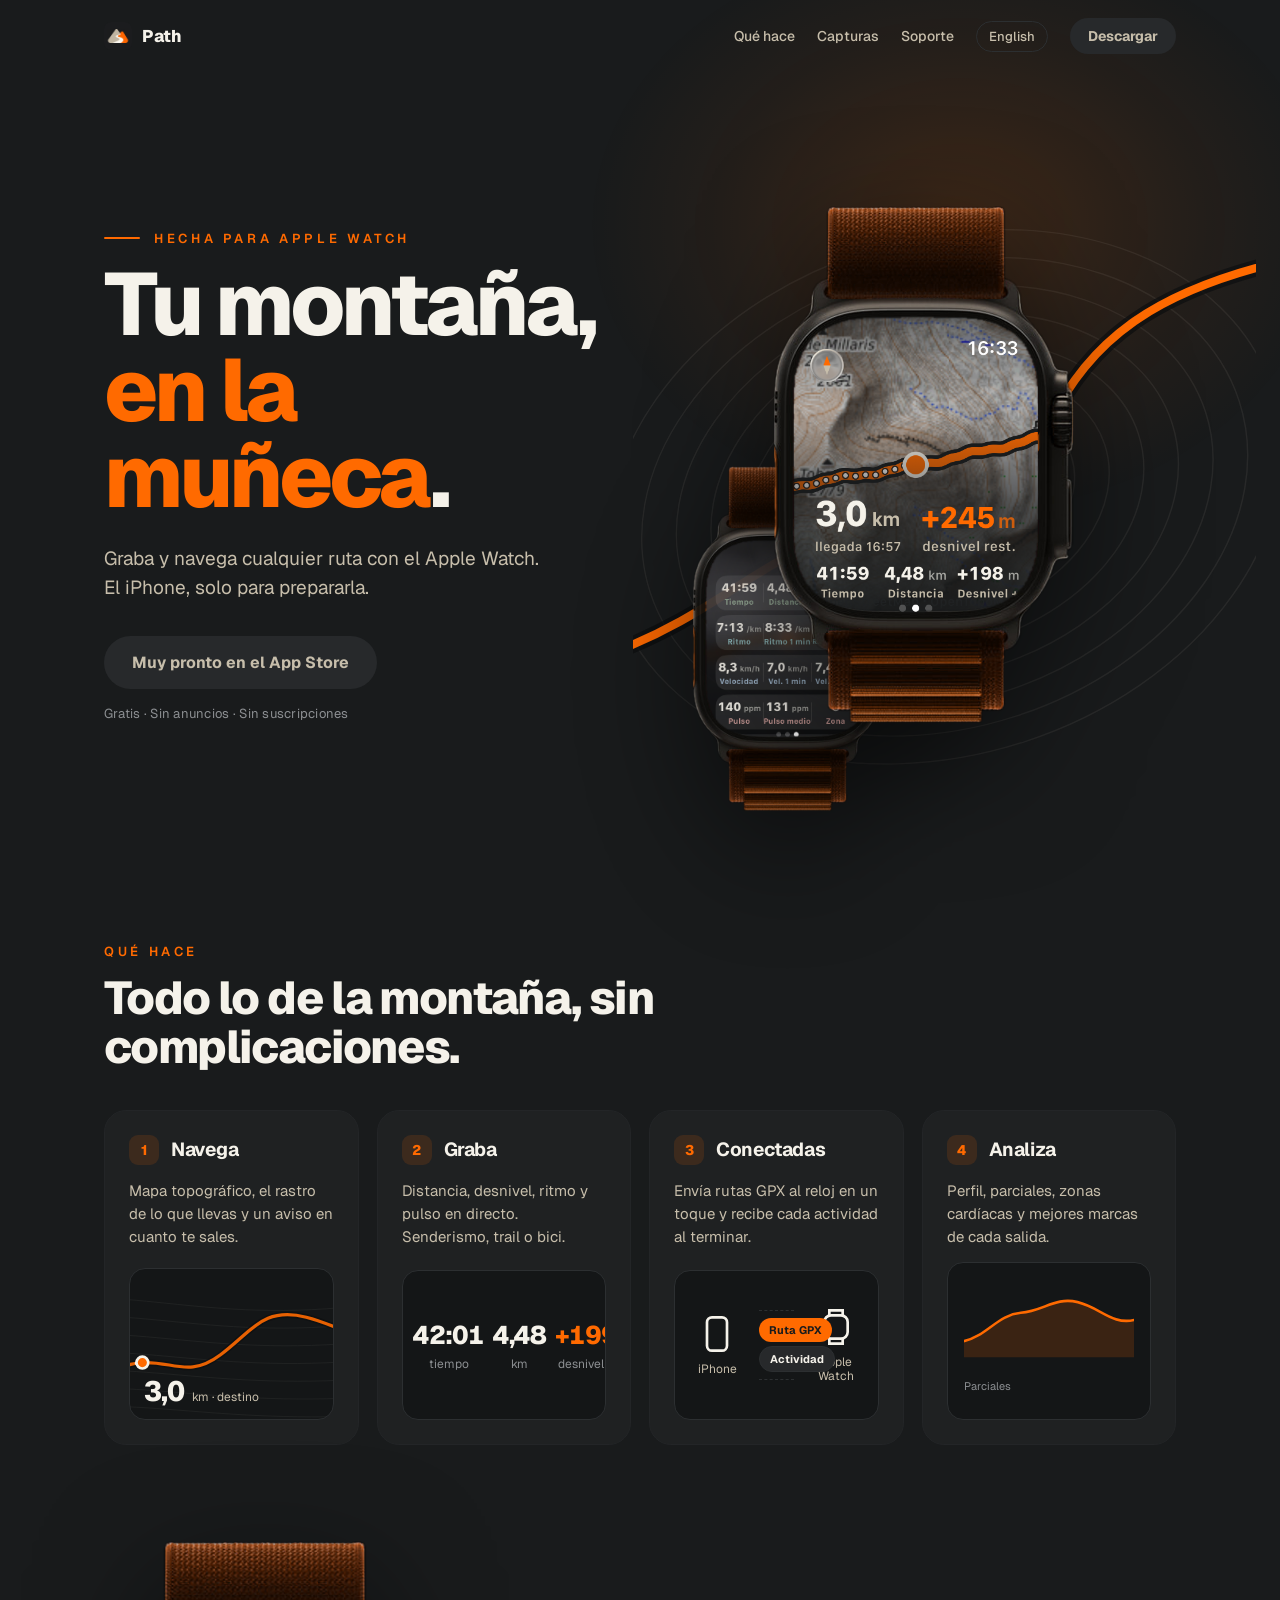
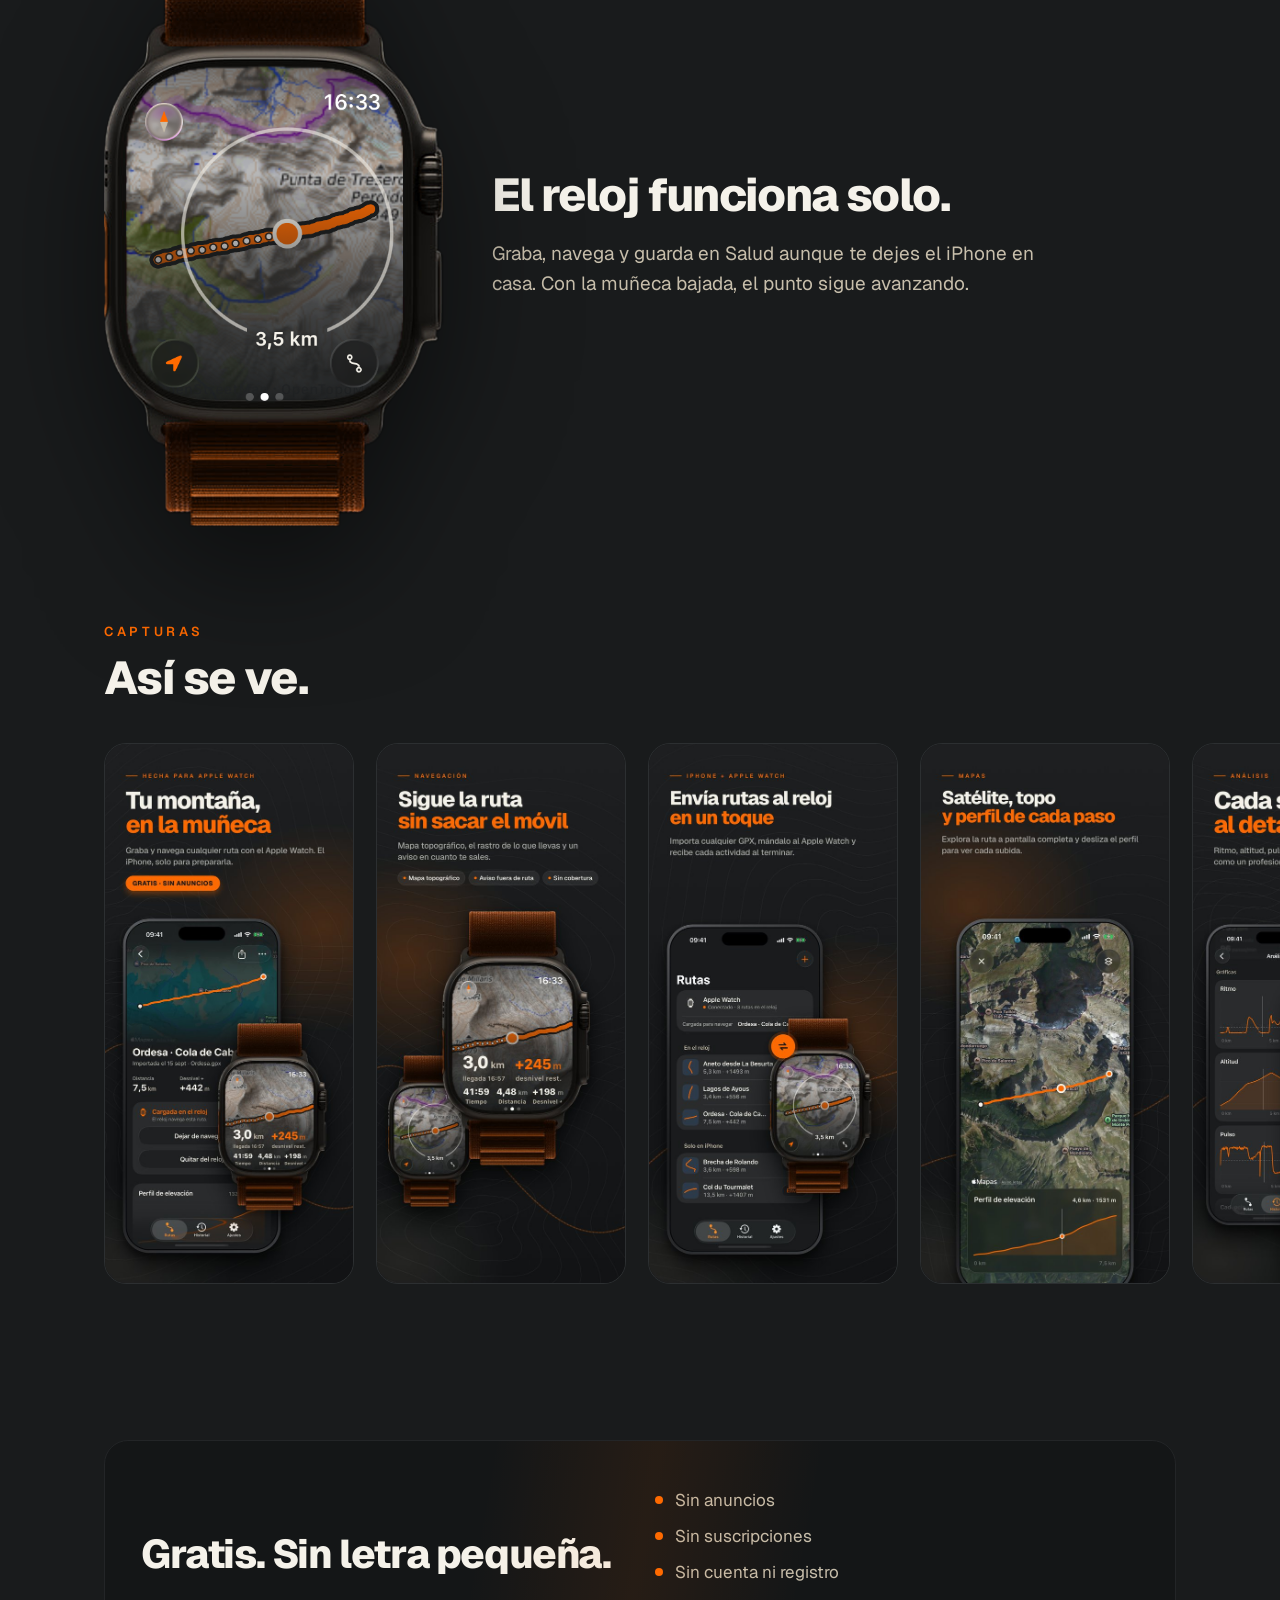
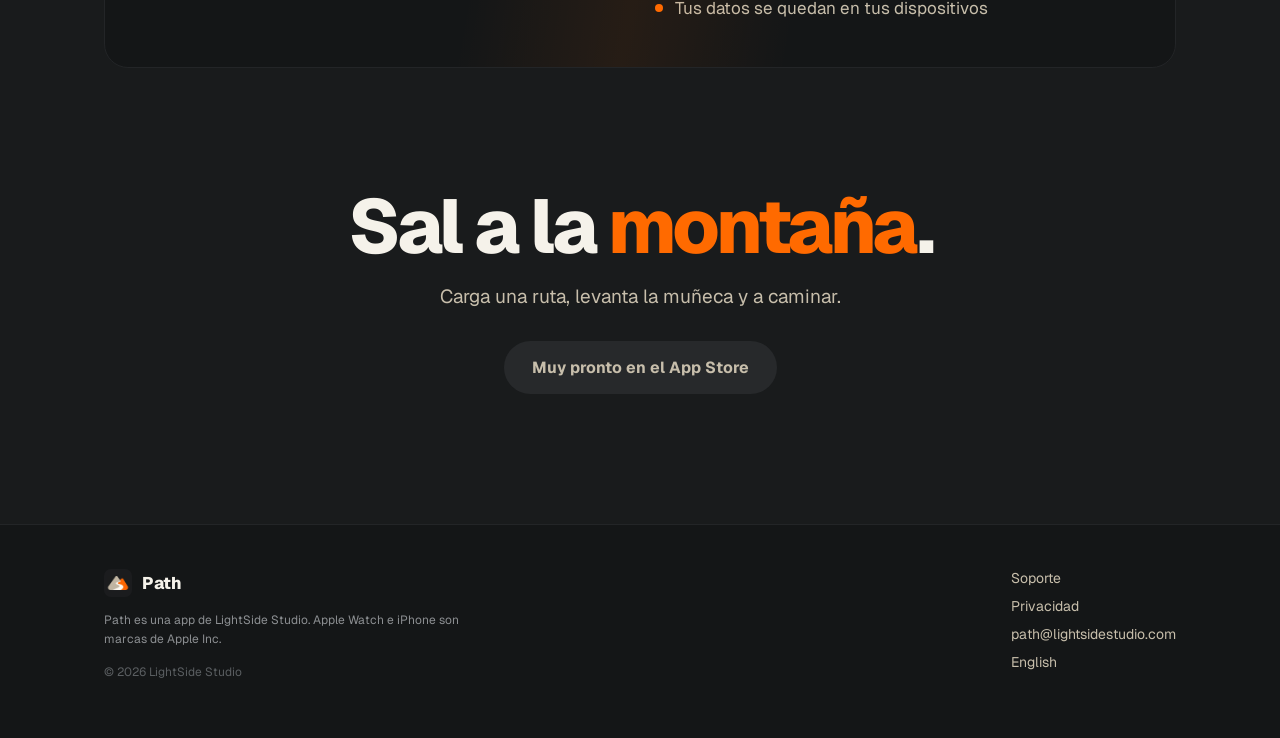
==== index.html @ 11915e42 "Web de Path: portada, privacidad y soporte en español e inglés" ====
<!doctype html>
<html lang="es">
<head>
<meta charset="utf-8">
<meta name="viewport" content="width=device-width, initial-scale=1">
<title>Path — Rutas para Apple Watch</title>
<meta name="description" content="Graba y navega cualquier ruta con el Apple Watch. Mapa topográfico, aviso si te sales y análisis de cada salida. Gratis y sin anuncios.">
<link rel="canonical" href="https://lightsidestudio.github.io/path-web/index.html">
<link rel="alternate" hreflang="es" href="https://lightsidestudio.github.io/path-web/index.html">
<link rel="alternate" hreflang="en" href="https://lightsidestudio.github.io/path-web/en/">
<meta property="og:type" content="website">
<meta property="og:site_name" content="Path">
<meta property="og:title" content="Path — Rutas para Apple Watch">
<meta property="og:description" content="Graba y navega cualquier ruta con el Apple Watch. Mapa topográfico, aviso si te sales y análisis de cada salida. Gratis y sin anuncios.">
<meta property="og:url" content="https://lightsidestudio.github.io/path-web/index.html">
<meta property="og:image" content="https://lightsidestudio.github.io/path-web/assets/es/og.jpg">
<meta property="og:locale" content="es_ES">
<meta name="twitter:card" content="summary_large_image">
<meta name="theme-color" content="#191B1C">
<link rel="icon" href="assets/icon.png">
<link rel="apple-touch-icon" href="assets/apple-touch-icon.png">
<link rel="preconnect" href="https://fonts.googleapis.com">
<link rel="preconnect" href="https://fonts.gstatic.com" crossorigin>
<link rel="stylesheet" href="https://fonts.googleapis.com/css2?family=Geist:wght@400;500;600;700;800;900&display=swap">
<link rel="stylesheet" href="assets/site.css">
</head>
<body>
<div class="aura" aria-hidden="true"><span></span></div>
<header class="nav" id="nav"><div class="nav-inner"><div class="wrap">
  <a href="index.html" class="marca"><img src="assets/icon.png" alt="" width="28" height="28"><span>Path</span></a>
  <nav><a href="#que" class="oculta-movil">Qué hace</a><a href="#capturas" class="oculta-movil">Capturas</a><a href="soporte.html" class="oculta-movil">Soporte</a>
    <a href="en/" class="idioma" lang="en">English</a>
    <a class="btn btn--cta btn--peq js-appstore" href="#">Descargar</a></nav>
</div></div></header>

<main id="top">
<section class="hero">
  <div class="hero-texto">
    <p class="kicker entra">Hecha para Apple Watch</p>
    <h1 class="entra" data-d="1">Tu montaña, <em>en la muñeca</em>.</h1>
    <p class="sub entra" data-d="2">Graba y navega cualquier ruta con el Apple Watch. El iPhone, solo para prepararla.</p>
    <div class="botonera entra" data-d="3"><a class="btn btn--cta js-appstore" href="#">Descargar en el App Store</a></div>
    <p class="nota entra" data-d="4">Gratis · Sin anuncios · Sin suscripciones</p>
  </div>
  <div class="hero-visual entra" data-d="2" aria-hidden="true">
    <svg class="hero-mapa" viewBox="0 0 600 600">
      <g class="curvas"><ellipse cx="300" cy="320" rx="60" ry="40" transform="rotate(-18 300 320)"/><ellipse cx="300" cy="320" rx="94" ry="66" transform="rotate(-18 300 320)"/><ellipse cx="300" cy="320" rx="128" ry="92" transform="rotate(-18 300 320)"/><ellipse cx="300" cy="320" rx="162" ry="118" transform="rotate(-18 300 320)"/><ellipse cx="300" cy="320" rx="196" ry="144" transform="rotate(-18 300 320)"/><ellipse cx="300" cy="320" rx="230" ry="170" transform="rotate(-18 300 320)"/><ellipse cx="300" cy="320" rx="264" ry="196" transform="rotate(-18 300 320)"/><ellipse cx="300" cy="320" rx="298" ry="222" transform="rotate(-18 300 320)"/><ellipse cx="300" cy="320" rx="332" ry="248" transform="rotate(-18 300 320)"/></g>
      <path class="ruta-borde" d="M-20,470 C90,430 140,360 230,350 S360,330 400,250 S500,120 640,90"/>
      <path class="ruta dibuja" d="M-20,470 C90,430 140,360 230,350 S360,330 400,250 S500,120 640,90"/>
    </svg>
    <img class="reloj flota" src="assets/es/w-nav.png" alt="">
    <img class="reloj reloj-2 flota-2" src="assets/es/w-metrics.png" alt="">
  </div>
</section>

<section class="wrap" id="que">
  <p class="label rv">Qué hace</p>
  <h2 class="grande rv">Todo lo de la montaña, sin complicaciones.</h2>
  <div class="cards"><article class="card rv" data-d="0"><h3><span class="n">1</span>Navega</h3><p>Mapa topográfico, el rastro de lo que llevas y un aviso en cuanto te sales.</p><div class="demo demo-nav"><svg viewBox="0 0 640 280" preserveAspectRatio="xMidYMid slice" aria-hidden="true">
  <g class="curvas"><path d="M-40,60 C160,30 320,120 680,50"/><path d="M-40,94 C160,64 320,150 680,86"/><path d="M-40,128 C160,98 320,180 680,122"/><path d="M-40,162 C160,132 320,210 680,158"/><path d="M-40,196 C160,166 320,240 680,194"/><path d="M-40,230 C160,200 320,270 680,230"/><path d="M-40,264 C160,234 320,300 680,266"/></g>
  <path class="ruta-borde" d="M-20,250 C60,230 90,180 150,175 S240,205 300,160 S380,70 460,90 S560,150 640,110"/><path class="ruta" d="M-20,250 C60,230 90,180 150,175 S240,205 300,160 S380,70 460,90 S560,150 640,110"/>
  <path class="rastro" id="rastro" d="M-20,250 C60,230 90,180 150,175 S240,205 300,160 S380,70 460,90 S560,150 640,110"/>
  <circle class="yo" r="11"><animateMotion dur="9s" repeatCount="indefinite" keyPoints="0;0.85;0.85" keyTimes="0;0.85;1" calcMode="linear" path="M-20,250 C60,230 90,180 150,175 S240,205 300,160 S380,70 460,90 S560,150 640,110"/></circle>
</svg><div class="hud"><b class="num">3,0</b><span>km · destino</span></div></div></article><article class="card rv" data-d="1"><h3><span class="n">2</span>Graba</h3><p>Distancia, desnivel, ritmo y pulso en directo. Senderismo, trail o bici.</p><div class="demo demo-cifras">
  <div><b class="num js-tiempo">41:59</b><span>tiempo</span></div>
  <div><b class="num js-km">4,48</b><span>km</span></div>
  <div><b class="num naranja js-desnivel">+198</b><span>desnivel +</span></div>
</div></article><article class="card rv" data-d="2"><h3><span class="n">3</span>Conectadas</h3><p>Envía rutas GPX al reloj en un toque y recibe cada actividad al terminar.</p><div class="demo demo-sync">
  <div class="aparato"><svg viewBox="0 0 24 24"><rect x="6" y="2" width="12" height="20" rx="3"/></svg><span>iPhone</span></div>
  <div class="carril"><i class="ida">Ruta GPX</i><i class="vuelta">Actividad</i></div>
  <div class="aparato"><svg viewBox="0 0 24 24"><rect x="5" y="5" width="14" height="14" rx="4"/><path d="M8 5V2h8v3M8 19v3h8v-3"/></svg><span>Apple Watch</span></div>
</div></article><article class="card rv" data-d="3"><h3><span class="n">4</span>Analiza</h3><p>Perfil, parciales, zonas cardíacas y mejores marcas de cada salida.</p><div class="demo demo-analisis js-analisis"><svg viewBox="0 0 300 90" preserveAspectRatio="none" aria-hidden="true">
  <path class="area" d="M0,88 L0,70 C40,64 60,40 100,38 S160,20 200,26 S260,52 300,46 L300,88 Z"/>
  <path class="linea" d="M0,70 C40,64 60,40 100,38 S160,20 200,26 S260,52 300,46"/></svg>
  <div class="parciales"><span>Parciales</span><i style="--w:62%"></i><i style="--w:48%"></i><i style="--w:80%"></i><i style="--w:70%"></i><i style="--w:92%"></i><i style="--w:58%"></i></div>
</div></article></div>
</section>

<section class="wrap solo rv">
  <img src="assets/es/w-overview.png" alt="" loading="lazy">
  <div><h2 class="grande">El reloj funciona solo.</h2><p>Graba, navega y guarda en Salud aunque te dejes el iPhone en casa. Con la muñeca bajada, el punto sigue avanzando.</p></div>
</section>

<section class="capturas" id="capturas">
  <div class="wrap"><p class="label rv">Capturas</p><h2 class="grande rv">Así se ve.</h2></div>
  <div class="tira"><figure><img src="assets/es/01-hero.jpg" alt="" loading="lazy" width="540" height="1173"></figure><figure><img src="assets/es/02-navegar.jpg" alt="" loading="lazy" width="540" height="1173"></figure><figure><img src="assets/es/03-conectadas.jpg" alt="" loading="lazy" width="540" height="1173"></figure><figure><img src="assets/es/04-mapas.jpg" alt="" loading="lazy" width="540" height="1173"></figure><figure><img src="assets/es/05-analisis.jpg" alt="" loading="lazy" width="540" height="1173"></figure><figure><img src="assets/es/06-deportes.jpg" alt="" loading="lazy" width="540" height="1173"></figure><figure><img src="assets/es/07-independiente.jpg" alt="" loading="lazy" width="540" height="1173"></figure><figure><img src="assets/es/08-zonas.jpg" alt="" loading="lazy" width="540" height="1173"></figure></div>
</section>

<section class="wrap"><div class="gratis rv"><div class="brillo"></div><h2>Gratis. Sin letra pequeña.</h2><ul><li><i></i>Sin anuncios</li><li><i></i>Sin suscripciones</li><li><i></i>Sin cuenta ni registro</li><li><i></i>Tus datos se quedan en tus dispositivos</li></ul></div></section>

<section class="wrap cierre rv">
  <h2>Sal a la <em>montaña</em>.</h2><p>Carga una ruta, levanta la muñeca y a caminar.</p>
  <div class="botonera"><a class="btn btn--cta js-appstore" href="#">Descargar en el App Store</a></div>
</section>
</main>
<footer class="pie"><div class="wrap">
  <div class="col"><div class="marca"><img src="assets/icon.png" alt="" width="28" height="28"><span>Path</span></div>
    <p>Path es una app de LightSide Studio. Apple Watch e iPhone son marcas de Apple Inc.</p><p class="copy">© 2026 LightSide Studio</p></div>
  <nav><a href="soporte.html">Soporte</a><a href="privacidad.html">Privacidad</a>
    <a href="mailto:path@lightsidestudio.com">path@lightsidestudio.com</a><a href="en/" lang="en">English</a></nav>
</div></footer>
<script>window.PATH = { appstore: '', soon: 'Muy pronto en el App Store' };</script>
<script src="assets/site.js" defer></script>
</body></html>
---- assets/site.css ----
/* Path · web. Colores y tipografía del brand kit: Path Black, Ultra Orange,
   Path Ivory, Titanium y Steel; Geist. */
:root {
  --bg: #191B1C; --bg2: #141617; --surface: #1F2122; --surface2: #27292B;
  --line: #2C2F31; --line-soft: #232527;
  --fg: #F5F2EA; --fg2: #C7BEAB; --fg3: #8C8F92; --fg4: #5A5E61;
  --orange: #FF6A00; --orange-soft: rgba(255,106,0,0.13); --orange-line: rgba(255,106,0,0.32);
  --ancho: 1120px;
}
* { box-sizing: border-box; }
html { scroll-behavior: smooth; }
body {
  margin: 0; background: var(--bg); color: var(--fg);
  font-family: Geist, -apple-system, system-ui, sans-serif;
  -webkit-font-smoothing: antialiased; overflow-x: hidden;
}
a { color: var(--orange); text-decoration: none; }
a:hover { color: #FF8A33; }
h1, h2, h3 { margin: 0; }
img { max-width: 100%; display: block; }
:focus-visible { outline: 2px solid var(--orange); outline-offset: 3px; border-radius: 6px; }
::selection { background: rgba(255,106,0,0.3); }
.wrap { max-width: var(--ancho); margin: 0 auto; padding-left: 24px; padding-right: 24px; }
.num { font-variant-numeric: tabular-nums; }
.label, .kicker { font-size: 13px; font-weight: 600; letter-spacing: .28em; text-transform: uppercase; color: var(--orange); margin: 0 0 14px; }
.kicker { display: flex; align-items: center; gap: 14px; }
.kicker::before { content: ""; width: 36px; height: 2px; border-radius: 2px; background: var(--orange); }

/* Fondo que respira */
.aura { position: fixed; inset: 0; pointer-events: none; overflow: hidden; z-index: 0; }
.aura span {
  position: absolute; top: -20vh; right: -20vw; width: 90vw; height: 90vh;
  background: radial-gradient(45% 50% at 50% 50%, rgba(255,106,0,0.16), rgba(255,106,0,0.04) 50%, transparent 72%);
  animation: respira 12s ease-in-out infinite;
}
@keyframes respira { 0%,100% { opacity: .55; transform: scale(1); } 50% { opacity: 1; transform: scale(1.12); } }

/* Navegación */
header.nav { position: sticky; top: 0; z-index: 40; }
.nav-inner { padding: 18px 0; border-bottom: 1px solid transparent; transition: padding .28s, background .28s, border-color .28s; }
.nav.compacta .nav-inner { padding: 10px 0; background: rgba(25,27,28,0.74); -webkit-backdrop-filter: saturate(140%) blur(14px); backdrop-filter: saturate(140%) blur(14px); border-bottom-color: var(--line-soft); }
.nav .wrap { display: flex; align-items: center; justify-content: space-between; gap: 18px; }
.marca { display: flex; align-items: center; gap: 10px; color: var(--fg); }
.marca:hover { color: var(--fg); }
.marca img { border-radius: 7px; }
.marca span { font-weight: 800; font-size: 17px; letter-spacing: -0.3px; }
.nav nav { display: flex; align-items: center; gap: 22px; }
.nav nav a { font-size: 14px; font-weight: 500; color: var(--fg2); }
.nav nav a:hover { color: var(--fg); }
.nav nav a.idioma { font-size: 13px; padding: 6px 12px; border: 1px solid var(--line); border-radius: 999px; }
@media (max-width: 700px) { .nav nav a.oculta-movil { display: none; } .nav nav { gap: 12px; } }

/* Botones */
.btn { display: inline-flex; align-items: center; gap: 10px; border-radius: 999px; font-size: 16px; font-weight: 700; padding: 16px 28px; transition: transform .2s, box-shadow .2s, opacity .2s; }
.btn--cta { background: var(--orange); color: var(--bg); box-shadow: 0 10px 30px rgba(255,106,0,0.22); }
.btn--cta:hover { color: var(--bg); transform: translateY(-2px); box-shadow: 0 14px 36px rgba(255,106,0,0.32); }
.nav nav a.btn--peq { font-size: 14px; font-weight: 700; padding: 9px 18px; color: var(--bg); box-shadow: none; }
.btn[aria-disabled="true"] { background: var(--surface2); color: var(--fg2); box-shadow: none; cursor: default; }
.btn[aria-disabled="true"]:hover { transform: none; color: var(--fg2); }
.nav nav a.btn[aria-disabled="true"] { color: var(--fg2); }
.botonera { display: flex; flex-wrap: wrap; gap: 14px; }

/* Entradas */
.entra { animation: sube .8s cubic-bezier(.2,.7,.2,1) both; }
.entra[data-d="1"] { animation-delay: .08s; } .entra[data-d="2"] { animation-delay: .16s; }
.entra[data-d="3"] { animation-delay: .24s; } .entra[data-d="4"] { animation-delay: .32s; }
@keyframes sube { from { opacity: 0; transform: translateY(18px); } to { opacity: 1; transform: none; } }
.rv { opacity: 0; transform: translateY(22px); transition: opacity .8s cubic-bezier(.2,.7,.2,1), transform .8s cubic-bezier(.2,.7,.2,1); }
.rv.dentro { opacity: 1; transform: none; }
.rv[data-d="1"] { transition-delay: .07s; } .rv[data-d="2"] { transition-delay: .14s; } .rv[data-d="3"] { transition-delay: .21s; }

main { position: relative; z-index: 1; }
section { padding-top: 96px; }

/* Portada */
.hero { max-width: var(--ancho); margin: 0 auto; padding: 56px 24px 24px; display: grid; grid-template-columns: 1.05fr 1fr; gap: 40px; align-items: center; min-height: min(86vh, 820px); }
.hero h1 { font-size: clamp(46px, 7vw, 88px); font-weight: 800; line-height: .98; letter-spacing: -0.045em; margin-top: 4px; text-wrap: balance; }
.hero h1 em { font-style: normal; color: var(--orange); }
.hero .sub { margin: 26px 0 0; max-width: 34ch; font-size: 19px; line-height: 1.5; color: var(--fg2); }
.hero .botonera { margin-top: 34px; }
.hero .nota { margin: 16px 0 0; font-size: 13px; letter-spacing: .02em; color: var(--fg3); }
.hero-visual { position: relative; height: 620px; }
.hero-mapa { position: absolute; inset: -40px -80px -40px -40px; width: calc(100% + 120px); height: calc(100% + 80px); }
.curvas ellipse, .curvas path { fill: none; stroke: #C7BEAB; stroke-opacity: .09; stroke-width: 1.4; }
.hero-mapa .curvas { animation: deriva 26s ease-in-out infinite alternate; transform-origin: 300px 320px; }
@keyframes deriva { from { transform: rotate(0deg) scale(1); } to { transform: rotate(8deg) scale(1.06); } }
.ruta-borde { fill: none; stroke: #0E0F10; stroke-width: 16; stroke-linecap: round; opacity: .7; }
.ruta { fill: none; stroke: var(--orange); stroke-width: 8; stroke-linecap: round; }
.ruta.dibuja { stroke-dasharray: 1200; stroke-dashoffset: 1200; animation: dibuja 3.2s .4s cubic-bezier(.4,.1,.2,1) forwards; }
@keyframes dibuja { to { stroke-dashoffset: 0; } }
.reloj { position: absolute; filter: drop-shadow(0 40px 60px rgba(0,0,0,.55)); }
.hero-visual .reloj { width: 300px; left: 50%; top: 40px; margin-left: -150px; z-index: 2; }
.hero-visual .reloj-2 { width: 200px; left: 4%; top: 300px; margin-left: 0; z-index: 1; opacity: .95; }
.flota { animation: flota 7s ease-in-out infinite; }
.flota-2 { animation: flota 8s ease-in-out -3s infinite; }
@keyframes flota { 0%,100% { transform: translateY(0) rotate(-1.5deg); } 50% { transform: translateY(-16px) rotate(1deg); } }
@media (max-width: 880px) {
  .hero { grid-template-columns: 1fr; text-align: left; min-height: 0; padding-top: 36px; }
  .hero-visual { height: 520px; }
  .hero-visual .reloj { width: 250px; margin-left: -125px; }
  .hero-visual .reloj-2 { width: 150px; top: 290px; left: 0; }
  .hero-visual { overflow: hidden; margin: 0 -24px; padding: 0 24px; }
}

h2.grande { font-size: clamp(30px, 4.4vw, 46px); font-weight: 800; letter-spacing: -0.035em; line-height: 1.06; max-width: 22ch; }

/* Qué hace */
.cards { display: grid; gap: 18px; grid-template-columns: repeat(auto-fit, minmax(250px, 1fr)); margin-top: 38px; }
.card { background: var(--surface); border: 1px solid var(--line-soft); border-radius: 22px; padding: 24px; display: flex; flex-direction: column; gap: 14px; transition: border-color .3s, transform .3s; }
.card:hover { border-color: var(--orange-line); transform: translateY(-3px); }
.card h3 { display: flex; align-items: center; gap: 12px; font-size: 19px; font-weight: 700; letter-spacing: -0.02em; }
.card .n { width: 30px; height: 30px; border-radius: 9px; display: grid; place-items: center; font-size: 14px; font-weight: 800; background: var(--orange-soft); color: var(--orange); }
.card > p { margin: 0; font-size: 15px; line-height: 1.55; color: var(--fg2); }
.demo { margin-top: auto; background: var(--bg2); border: 1px solid var(--line); border-radius: 16px; min-height: 150px; position: relative; overflow: hidden; }

.demo-nav svg { width: 100%; height: 150px; display: block; }
.demo-nav .ruta-borde { stroke-width: 12; }
.demo-nav .ruta { stroke-width: 6; opacity: .9; }
.demo-nav .rastro { fill: none; stroke: #fff; stroke-width: 6; stroke-linecap: round; stroke-dasharray: 0 15; opacity: .9; }
.demo-nav .yo { fill: var(--orange); stroke: var(--fg); stroke-width: 5; }
.demo-nav .hud { position: absolute; left: 14px; bottom: 10px; display: flex; align-items: baseline; gap: 8px; }
.demo-nav .hud b { font-size: 28px; font-weight: 800; letter-spacing: -0.03em; }
.demo-nav .hud span { font-size: 12px; color: var(--fg2); }

.demo-cifras { display: grid; grid-template-columns: repeat(3, 1fr); align-items: center; padding: 22px 10px; text-align: center; }
.demo-cifras { gap: 8px; }
.demo-cifras b { display: block; font-size: clamp(20px, 2vw, 26px); font-weight: 800; letter-spacing: -0.03em; }
.demo-cifras b.naranja { color: var(--orange); }
.demo-cifras span { display: block; margin-top: 4px; font-size: 12px; color: var(--fg3); }

.demo-sync { display: grid; grid-template-columns: 64px 1fr 64px; align-items: center; gap: 6px; padding: 26px 10px; }
.aparato span { text-align: center; line-height: 1.2; }
.aparato { display: flex; flex-direction: column; align-items: center; gap: 8px; font-size: 12px; color: var(--fg2); }
.aparato svg { width: 40px; height: 40px; fill: none; stroke: var(--fg); stroke-width: 1.6; }
.carril { position: relative; height: 70px; margin: 0 4px; border-top: 1px dashed var(--line); border-bottom: 1px dashed var(--line); }
.carril i { position: absolute; left: 0; font-style: normal; font-size: 11px; font-weight: 700; white-space: nowrap; padding: 5px 10px; border-radius: 999px; }
.carril .ida { top: 7px; background: var(--orange); color: var(--bg); animation: ida 4s ease-in-out infinite; }
.carril .vuelta { bottom: 7px; background: var(--surface2); color: var(--fg); border: 1px solid var(--line); animation: vuelta 4s ease-in-out 2s infinite; }
@keyframes ida { 0% { left: 0; opacity: 0; transform: translateX(0); } 15% { opacity: 1; } 85% { opacity: 1; } 100% { left: 100%; transform: translateX(-100%); opacity: 0; } }
@keyframes vuelta { 0% { left: 100%; transform: translateX(-100%); opacity: 0; } 15% { opacity: 1; } 85% { opacity: 1; } 100% { left: 0; transform: translateX(0); opacity: 0; } }

.demo-analisis { padding: 16px; }
.demo-analisis svg { width: 100%; height: 80px; display: block; }
.demo-analisis .area { fill: rgba(255,106,0,0.16); opacity: 0; transition: opacity 1s .6s; }
.demo-analisis .linea { fill: none; stroke: var(--orange); stroke-width: 3; stroke-dasharray: 420; stroke-dashoffset: 420; transition: stroke-dashoffset 1.6s cubic-bezier(.4,.1,.2,1); }
.demo-analisis.dentro .area { opacity: 1; }
.demo-analisis.dentro .linea { stroke-dashoffset: 0; }
.parciales { display: grid; grid-template-columns: auto repeat(6, 1fr); gap: 6px; align-items: end; height: 34px; margin-top: 10px; }
.parciales span { font-size: 11px; color: var(--fg3); align-self: center; margin-right: 4px; }
.parciales i { display: block; height: calc(var(--w) * 0.34px); border-radius: 4px; background: rgba(255,106,0,0.4); transform: scaleY(0); transform-origin: bottom; transition: transform .7s cubic-bezier(.2,.7,.2,1); }
.parciales i:nth-of-type(5) { background: var(--orange); }
.demo-analisis.dentro .parciales i { transform: scaleY(1); }
.parciales i:nth-of-type(2) { transition-delay: .08s; } .parciales i:nth-of-type(3) { transition-delay: .16s; }
.parciales i:nth-of-type(4) { transition-delay: .24s; } .parciales i:nth-of-type(5) { transition-delay: .32s; } .parciales i:nth-of-type(6) { transition-delay: .4s; }

/* El reloj funciona solo */
.solo { display: grid; grid-template-columns: 340px 1fr; gap: 48px; align-items: center; }
.solo img { width: 100%; filter: drop-shadow(0 40px 60px rgba(0,0,0,.5)); animation: flota 8s ease-in-out infinite; }
.solo p { margin: 20px 0 0; font-size: 19px; line-height: 1.55; color: var(--fg2); max-width: 44ch; }
@media (max-width: 760px) { .solo { grid-template-columns: 1fr; } .solo img { max-width: 260px; } }

/* Capturas */
.capturas { overflow: hidden; }
.tira { display: flex; gap: 22px; overflow-x: auto; scroll-snap-type: x mandatory; padding: 40px max(24px, calc((100vw - var(--ancho)) / 2 + 24px)) 60px; perspective: 1400px; scrollbar-width: none; }
.tira::-webkit-scrollbar { display: none; }
.tira figure { flex: 0 0 auto; width: min(250px, 66vw); margin: 0; scroll-snap-align: center; }
.tira img { width: 100%; height: auto; border-radius: 22px; border: 1px solid var(--line); }
@supports (animation-timeline: view(x)) {
  .tira figure { animation: tira linear both; animation-timeline: view(x); animation-range: entry 0% exit 100%; }
  .tira figure:nth-child(even) { animation-name: tiraAlt; }
  @keyframes tira { from { transform: translateY(24px) rotateY(5deg); } to { transform: translateY(-24px) rotateY(-5deg); } }
  @keyframes tiraAlt { from { transform: translateY(-20px) rotateY(-5deg); } to { transform: translateY(20px) rotateY(5deg); } }
}

/* Gratis */
.gratis { border: 1px solid var(--line-soft); background: var(--bg2); border-radius: 24px; padding: 48px 36px; display: grid; gap: 30px; grid-template-columns: repeat(auto-fit, minmax(260px, 1fr)); align-items: center; position: relative; overflow: hidden; }
.gratis .brillo { position: absolute; inset: 0; pointer-events: none; background: linear-gradient(100deg, transparent 35%, rgba(255,106,0,0.08) 50%, transparent 65%); animation: barrido 7s linear infinite; }
@keyframes barrido { from { transform: translateX(-40%); } to { transform: translateX(140%); } }
.gratis h2 { font-size: clamp(28px, 3.6vw, 40px); font-weight: 800; letter-spacing: -0.035em; line-height: 1.1; }
.gratis ul { margin: 0; padding: 0; list-style: none; display: flex; flex-direction: column; gap: 14px; }
.gratis li { display: flex; align-items: center; gap: 12px; font-size: 17px; color: var(--fg2); }
.gratis li i { width: 8px; height: 8px; border-radius: 999px; background: var(--orange); flex: 0 0 auto; }

/* Cierre */
.cierre { padding: 120px 24px 130px; text-align: center; display: flex; flex-direction: column; align-items: center; }
.cierre h2 { font-size: clamp(40px, 7vw, 76px); font-weight: 800; letter-spacing: -0.045em; line-height: 1; }
.cierre h2 em { font-style: normal; color: var(--orange); }
.cierre p { margin: 20px 0 0; font-size: 19px; color: var(--fg2); }
.cierre .botonera { margin-top: 32px; justify-content: center; }

/* Pie */
footer.pie { position: relative; z-index: 1; border-top: 1px solid var(--line-soft); background: var(--bg2); }
footer.pie .wrap { padding: 44px 24px 56px; display: flex; flex-wrap: wrap; gap: 28px; justify-content: space-between; align-items: flex-start; }
footer.pie .col { display: flex; flex-direction: column; gap: 14px; }
footer.pie p { margin: 0; font-size: 12px; line-height: 1.6; color: var(--fg3); max-width: 48ch; }
footer.pie p.copy { color: var(--fg4); }
footer.pie nav { display: flex; flex-direction: column; gap: 10px; }
footer.pie nav a { font-size: 14px; color: var(--fg2); }
footer.pie nav a:hover { color: var(--orange); }

/* Privacidad y soporte */
.doc { max-width: 760px; padding-top: 40px; padding-bottom: 100px; }
.doc-cab { padding: 24px 0 28px; border-bottom: 1px solid var(--line-soft); margin-bottom: 18px; }
.doc h1 { font-size: clamp(36px, 6vw, 56px); font-weight: 800; letter-spacing: -0.04em; }
.doc .meta { margin: 10px 0 0; font-size: 13px; color: var(--fg3); }
.doc .entradilla { margin: 18px 0 0; font-size: 19px; line-height: 1.55; color: var(--fg2); }
.doc h2 { font-size: 20px; font-weight: 700; letter-spacing: -0.02em; margin: 38px 0 10px; }
.doc p { margin: 0 0 12px; font-size: 16px; line-height: 1.65; color: var(--fg2); }
.doc strong { color: var(--fg); }
.faq { border-bottom: 1px solid var(--line-soft); padding: 20px 0; }
.faq summary { cursor: pointer; list-style: none; display: flex; justify-content: space-between; gap: 16px; font-size: 18px; font-weight: 600; letter-spacing: -0.01em; }
.faq summary::-webkit-details-marker { display: none; }
.faq summary::after { content: "+"; color: var(--orange); font-size: 24px; line-height: 1; transition: transform .25s; }
.faq[open] summary::after { transform: rotate(45deg); }
.faq p { margin: 14px 0 0; }

@media (prefers-reduced-motion: reduce) {
  *, *::before, *::after { animation: none !important; transition: none !important; }
  html { scroll-behavior: auto; }
  .rv { opacity: 1; transform: none; }
  .ruta.dibuja { stroke-dashoffset: 0; }
  .demo-analisis .linea { stroke-dashoffset: 0; } .demo-analisis .area { opacity: 1; } .parciales i { transform: none; }
}
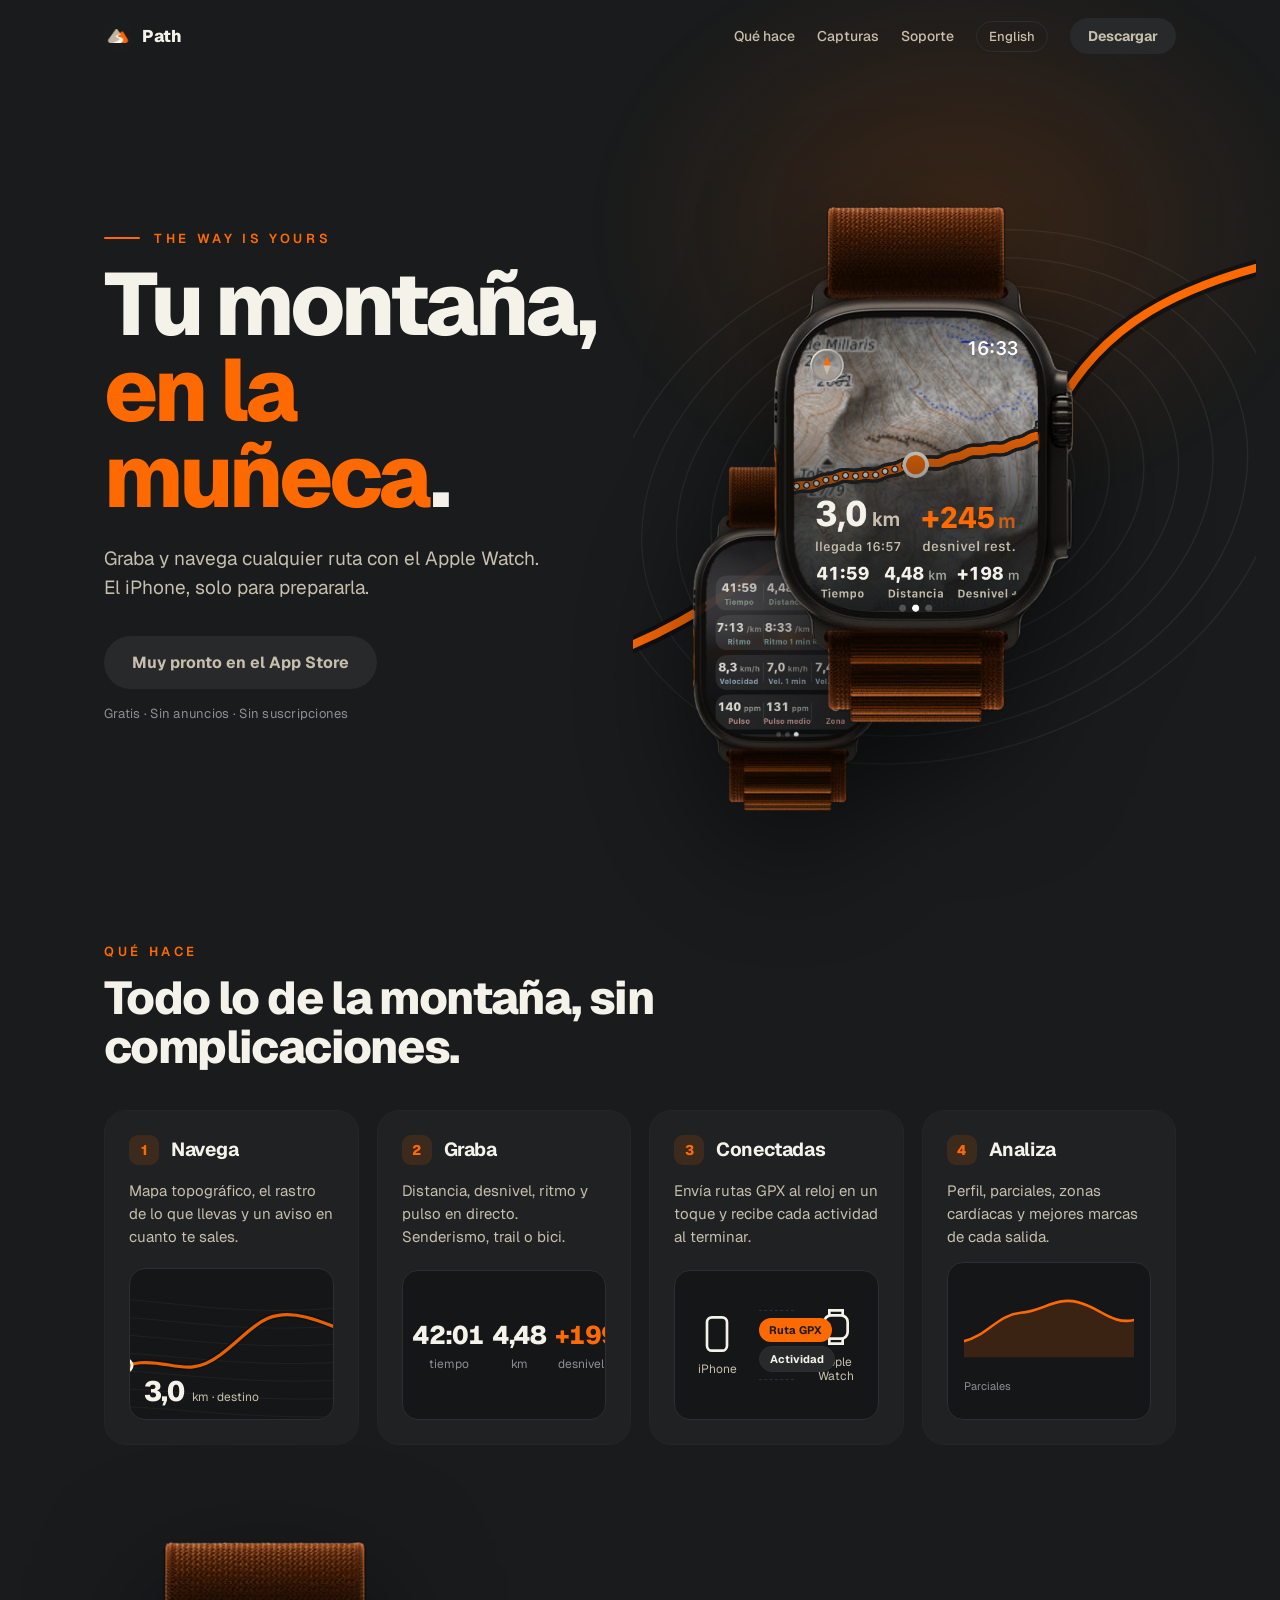
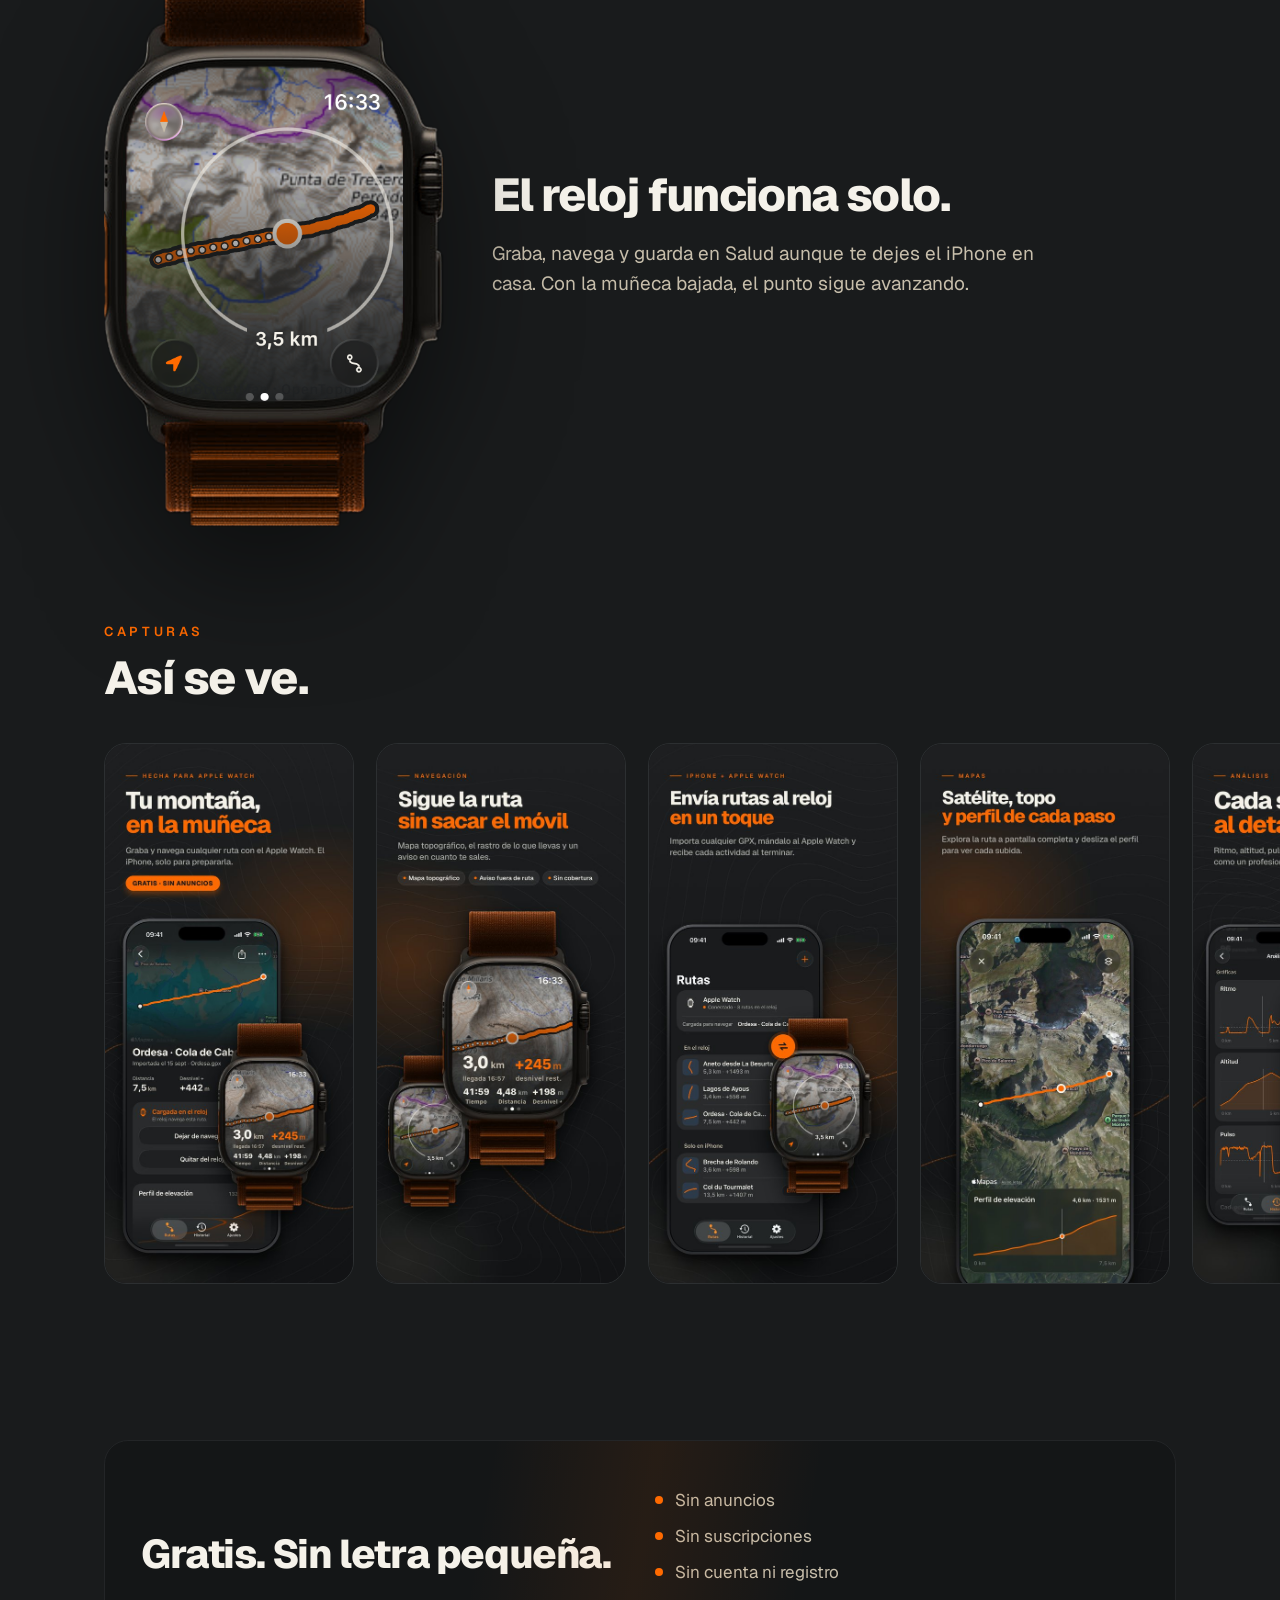
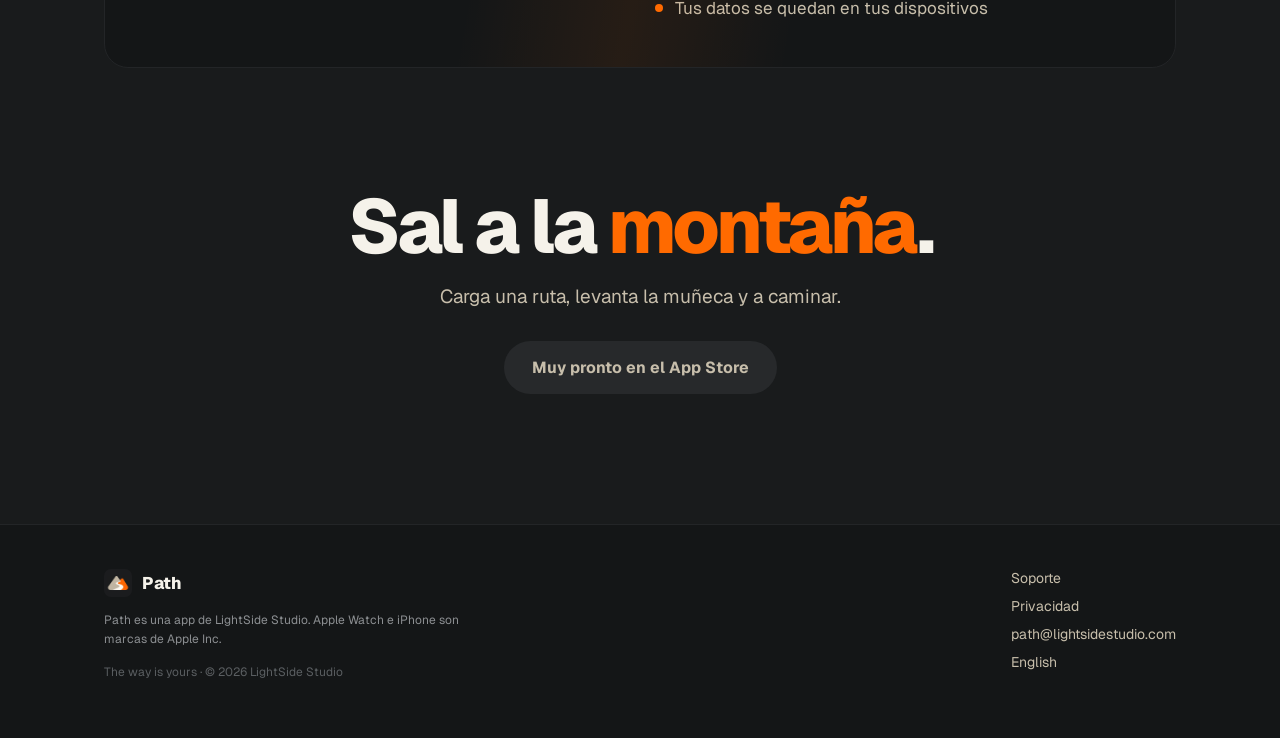
==== commit c4044f6e: "Nombre de la App Store y eslogan «The way is yours»" ====
--- a/index.html
+++ b/index.html
@@ -3,14 +3,14 @@
 <head>
 <meta charset="utf-8">
 <meta name="viewport" content="width=device-width, initial-scale=1">
-<title>Path — Rutas para Apple Watch</title>
+<title>Path: Rutas GPS en tu reloj · The way is yours</title>
 <meta name="description" content="Graba y navega cualquier ruta con el Apple Watch. Mapa topográfico, aviso si te sales y análisis de cada salida. Gratis y sin anuncios.">
 <link rel="canonical" href="https://lightsidestudio.github.io/path-web/index.html">
 <link rel="alternate" hreflang="es" href="https://lightsidestudio.github.io/path-web/index.html">
 <link rel="alternate" hreflang="en" href="https://lightsidestudio.github.io/path-web/en/">
 <meta property="og:type" content="website">
 <meta property="og:site_name" content="Path">
-<meta property="og:title" content="Path — Rutas para Apple Watch">
+<meta property="og:title" content="Path: Rutas GPS en tu reloj · The way is yours">
 <meta property="og:description" content="Graba y navega cualquier ruta con el Apple Watch. Mapa topográfico, aviso si te sales y análisis de cada salida. Gratis y sin anuncios.">
 <meta property="og:url" content="https://lightsidestudio.github.io/path-web/index.html">
 <meta property="og:image" content="https://lightsidestudio.github.io/path-web/assets/es/og.jpg">
@@ -36,7 +36,7 @@
 <main id="top">
 <section class="hero">
   <div class="hero-texto">
-    <p class="kicker entra">Hecha para Apple Watch</p>
+    <p class="kicker entra">The way is yours</p>
     <h1 class="entra" data-d="1">Tu montaña, <em>en la muñeca</em>.</h1>
     <p class="sub entra" data-d="2">Graba y navega cualquier ruta con el Apple Watch. El iPhone, solo para prepararla.</p>
     <div class="botonera entra" data-d="3"><a class="btn btn--cta js-appstore" href="#">Descargar en el App Store</a></div>
@@ -95,7 +95,7 @@
 </main>
 <footer class="pie"><div class="wrap">
   <div class="col"><div class="marca"><img src="assets/icon.png" alt="" width="28" height="28"><span>Path</span></div>
-    <p>Path es una app de LightSide Studio. Apple Watch e iPhone son marcas de Apple Inc.</p><p class="copy">© 2026 LightSide Studio</p></div>
+    <p>Path es una app de LightSide Studio. Apple Watch e iPhone son marcas de Apple Inc.</p><p class="copy">The way is yours · © 2026 LightSide Studio</p></div>
   <nav><a href="soporte.html">Soporte</a><a href="privacidad.html">Privacidad</a>
     <a href="mailto:path@lightsidestudio.com">path@lightsidestudio.com</a><a href="en/" lang="en">English</a></nav>
 </div></footer>
